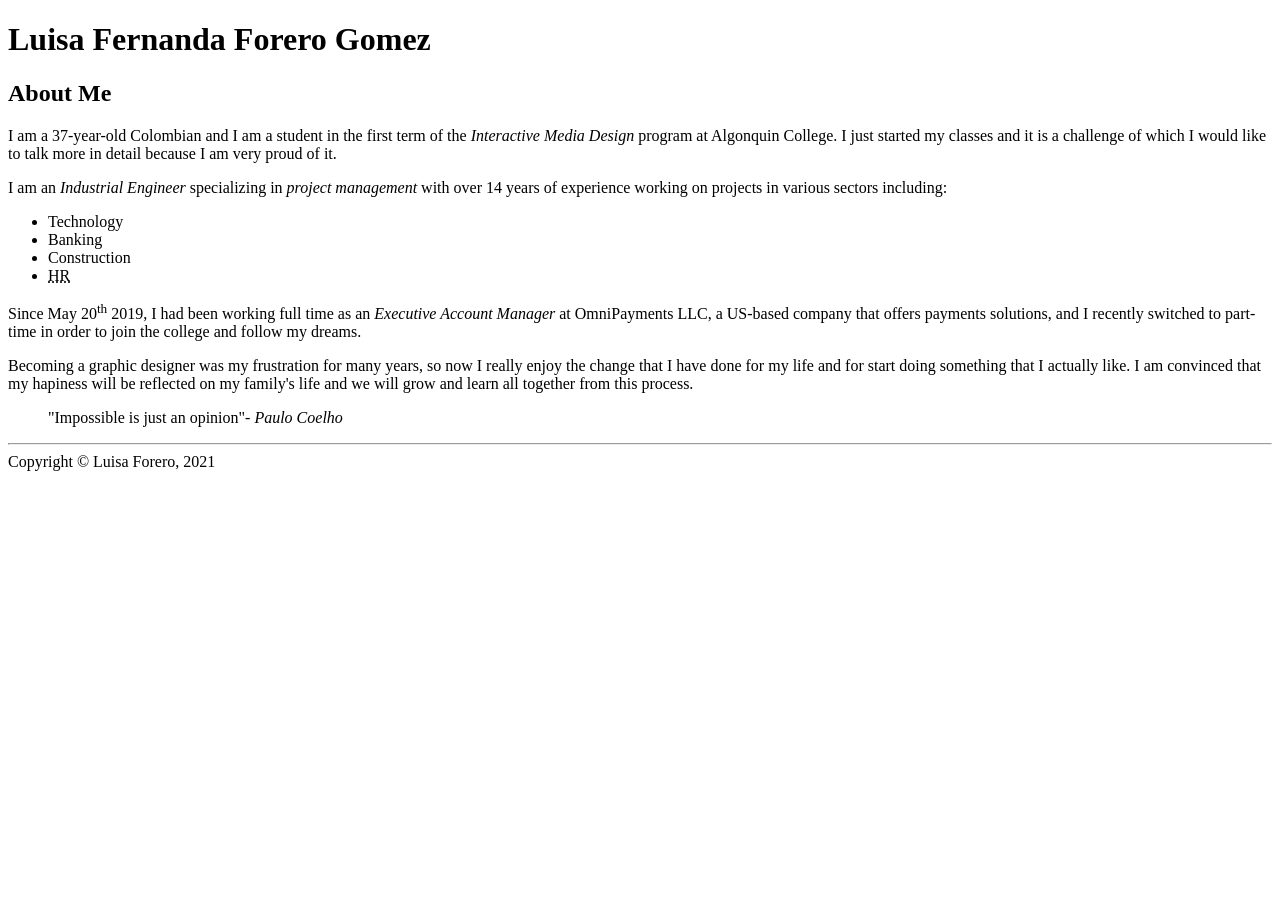
==== html-assignment/index.html @ 33da0d41 "adds HTML doc estructure and content" ====
<!DOCTYPE html>
<html lang="en-US">

<head>
    <meta charset="UTF-8">
    <title>Luisa Forero</title>
</head>

<body>
    <header>
        <h1>Luisa Fernanda Forero Gomez</h1>

    </header>
    <main>
        <article>
            <h2>About Me</h2>
            <p>
                I am a 37-year-old Colombian and I am a student in the first term of the <em>Interactive Media Design</em> program at Algonquin College. I just started my classes and it is a challenge of which I would like to talk more in detail because I am very proud of it. 
            </p>
            <p>
                I am an <em>Industrial Engineer</em> specializing in <em>project management</em> with over 14 years of experience working on projects in various sectors including: 
            </p>
            <ul>
                <li>Technology</li>
                <li>Banking</li>
                <li>Construction</li>
                <li> <abbr title="Human Resources">HR</abbr></li>
            </ul>
            <p>
                Since May 20<sup>th</sup> 2019, I had been working full time as an <em>Executive Account Manager</em> at OmniPayments LLC, a US-based company that offers payments solutions, and I recently switched to part-time in order to join the college and follow my dreams.  
            </p>
            <p>
                Becoming a graphic designer was my frustration for many years, so now I really enjoy the change that I have done for my life and for start doing something that I actually like. I am convinced that my hapiness will be reflected on my family's life and we will grow and learn all together from this process.
            </p>
            <blockquote>
                "Impossible is just an opinion"<cite>- Paulo Coelho</cite>
            </blockquote>
            <hr>
        </article>
    </main>
    <footer>
        Copyright &copy; Luisa Forero, 2021
    </footer>
</body>
</html>
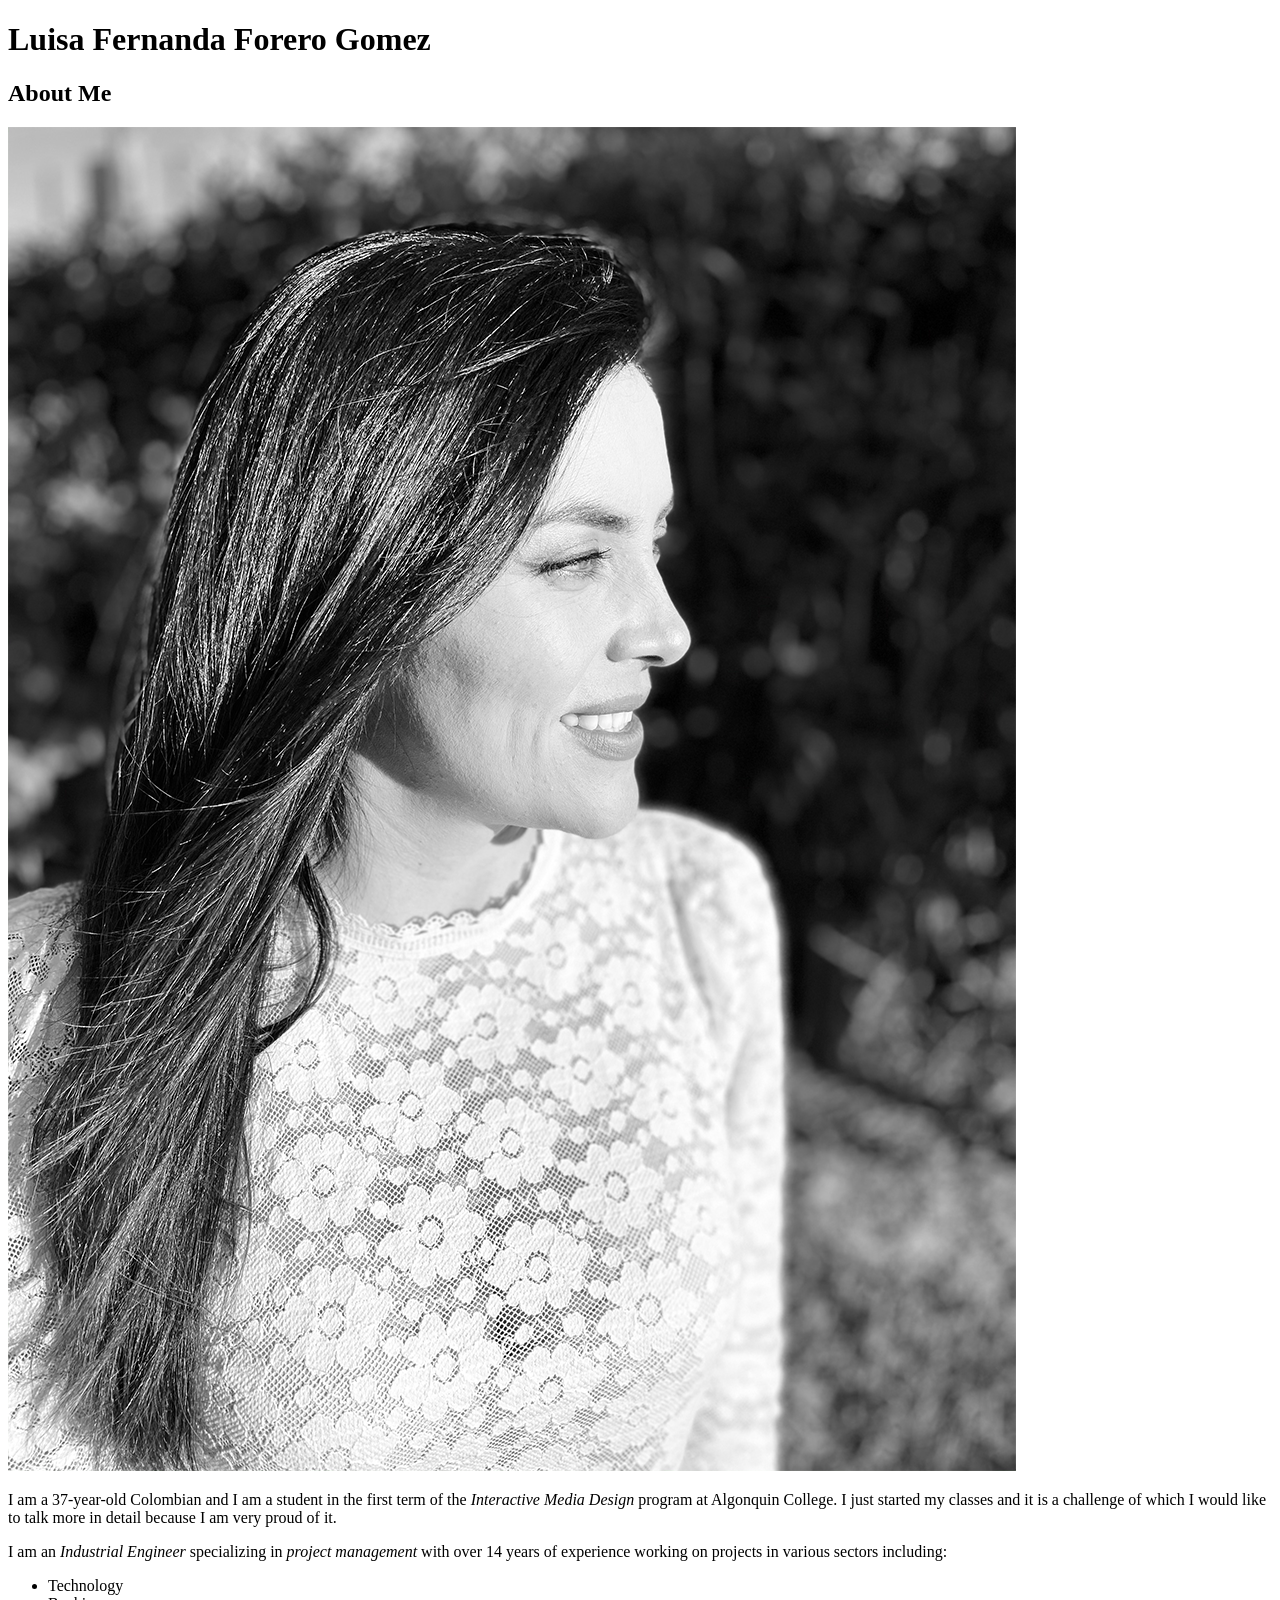
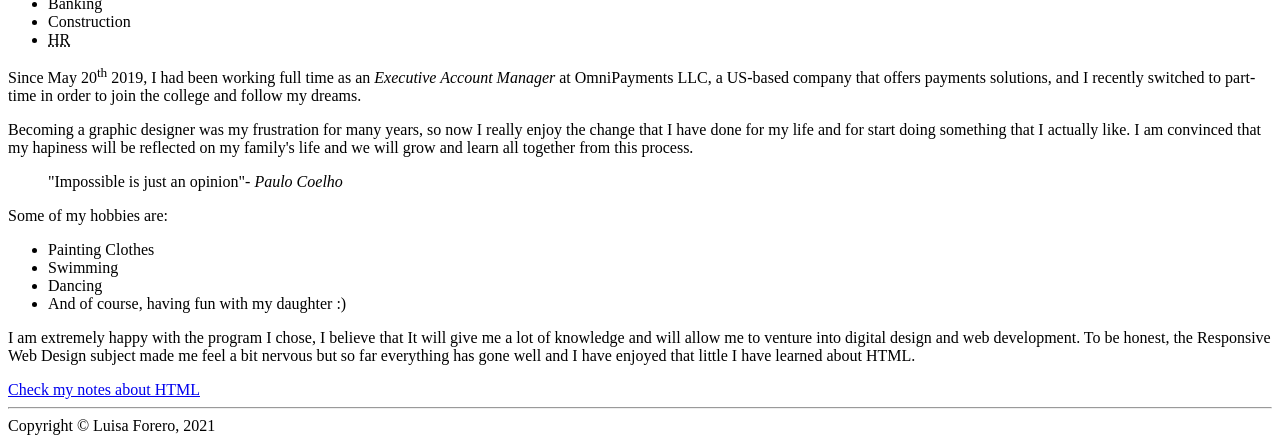
==== commit bc45319d: "Adds image, links and lists" ====
--- a/html-assignment/index.html
+++ b/html-assignment/index.html
@@ -14,6 +14,7 @@
     <main>
         <article>
             <h2>About Me</h2>
+            <img src="./images/Luisa1.png" alt="image of Luisa Forero">
             <p>
                 I am a 37-year-old Colombian and I am a student in the first term of the <em>Interactive Media Design</em> program at Algonquin College. I just started my classes and it is a challenge of which I would like to talk more in detail because I am very proud of it. 
             </p>
@@ -30,11 +31,24 @@
                 Since May 20<sup>th</sup> 2019, I had been working full time as an <em>Executive Account Manager</em> at OmniPayments LLC, a US-based company that offers payments solutions, and I recently switched to part-time in order to join the college and follow my dreams.  
             </p>
             <p>
-                Becoming a graphic designer was my frustration for many years, so now I really enjoy the change that I have done for my life and for start doing something that I actually like. I am convinced that my hapiness will be reflected on my family's life and we will grow and learn all together from this process.
+                Becoming a graphic designer was my frustration for many years, so now I really enjoy the change that I have done for my life and for start doing something that I actually like. I am convinced that my hapiness will be reflected on my family's life and we will grow and learn all together from this process.   
             </p>
             <blockquote>
                 "Impossible is just an opinion"<cite>- Paulo Coelho</cite>
             </blockquote>
+            <p>
+                Some of my hobbies are:
+            </p>
+            <ul>
+                <li>Painting Clothes</li>
+                <li>Swimming</li>
+                <li>Dancing</li>
+                <li>And of course, having fun with my daughter &#58&#41</li>
+            </ul>
+            <p>
+                I am extremely happy with the program I chose, I believe that It will give me a lot of knowledge and will allow me to venture into digital design and web development. To be honest, the Responsive Web Design subject made me feel a bit nervous but so far everything has gone well and I have enjoyed that little I have learned about HTML.  
+            </p>
+            <a href="notes.html">Check my notes about HTML</a>
             <hr>
         </article>
     </main>
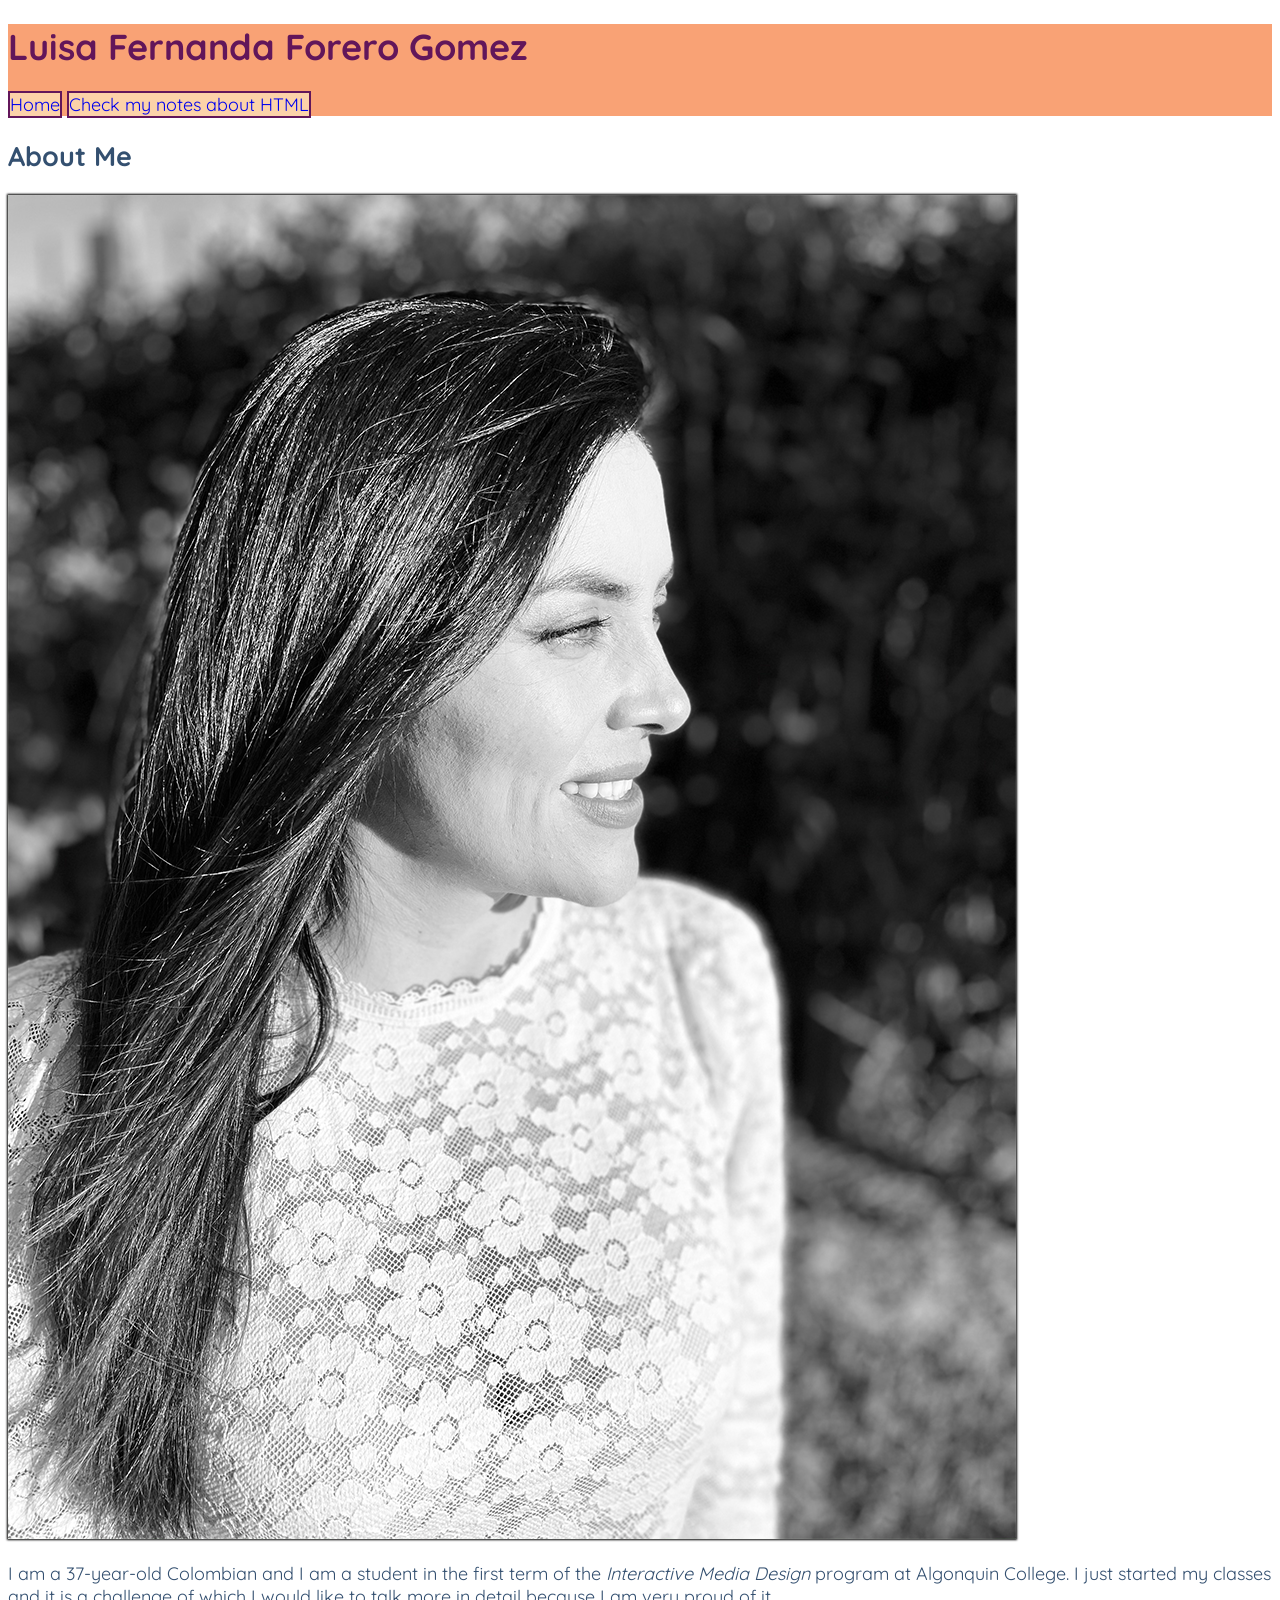
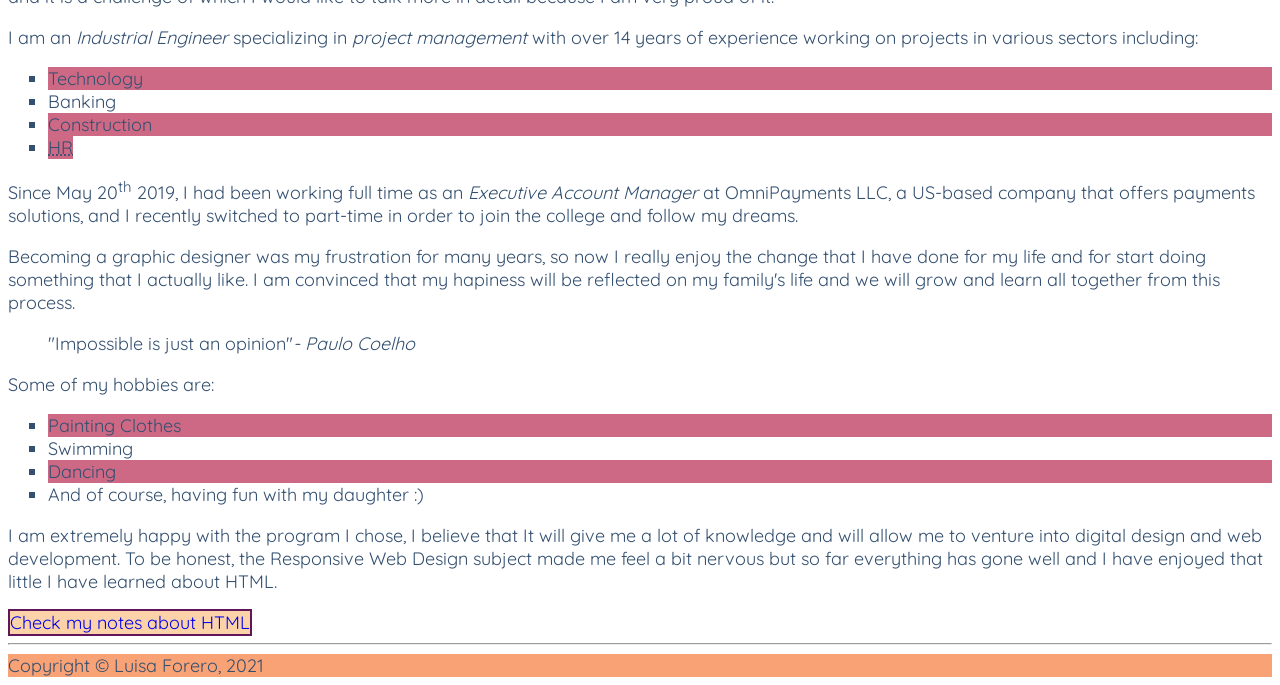
==== commit 24cb0f8f: "Adds CSS Colors and Style" ====
--- a/html-assignment/index.html
+++ b/html-assignment/index.html
@@ -4,17 +4,24 @@
 <head>
     <meta charset="UTF-8">
     <title>Luisa Forero</title>
+    <link rel="stylesheet" href="css/main.css">
+    <link rel="preconnect" href="https://fonts.gstatic.com">
+    <link href="https://fonts.googleapis.com/css2?family=Quicksand:wght@300&display=swap" rel="stylesheet">
 </head>
-
 <body>
     <header>
-        <h1>Luisa Fernanda Forero Gomez</h1>
-
+        <h1 class="site-tittle">
+            Luisa Fernanda Forero Gomez
+        </h1>
+        <nav>
+            <a href="index.html" class="current">Home</a>
+            <a href="notes.html" class="notes-link">Check my notes about HTML</a>
+        </nav>
     </header>
     <main>
         <article>
             <h2>About Me</h2>
-            <img src="./images/Luisa1.png" alt="image of Luisa Forero">
+            <img src="./images/Luisa1.png" alt="image of Luisa Forero" id="my-image">
             <p>
                 I am a 37-year-old Colombian and I am a student in the first term of the <em>Interactive Media Design</em> program at Algonquin College. I just started my classes and it is a challenge of which I would like to talk more in detail because I am very proud of it. 
             </p>
@@ -43,12 +50,12 @@
                 <li>Painting Clothes</li>
                 <li>Swimming</li>
                 <li>Dancing</li>
-                <li>And of course, having fun with my daughter &#58&#41</li>
+                <li>And of course, having fun with my daughter &#58;&#41;</li>
             </ul>
             <p>
                 I am extremely happy with the program I chose, I believe that It will give me a lot of knowledge and will allow me to venture into digital design and web development. To be honest, the Responsive Web Design subject made me feel a bit nervous but so far everything has gone well and I have enjoyed that little I have learned about HTML.  
             </p>
-            <a href="notes.html">Check my notes about HTML</a>
+            <a href="notes.html" class="notes-link">Check my notes about HTML</a>
             <hr>
         </article>
     </main>
--- a/html-assignment/css/main.css
+++ b/html-assignment/css/main.css
@@ -0,0 +1,40 @@
+body {
+    font-family: 'Raleway', 'Quicksand', -apple-system, BlinkMacSystemFont, 'Segoe UI', Roboto, Oxygen, Ubuntu, Cantarell, 'Open Sans', 'Helvetica Neue', sans-serif;
+    font-size: 18px; 
+    color: #345070;
+}
+
+header,
+footer {
+    background-color: #F9A275;
+}
+
+.site-tittle {
+    color: #62165A;
+}
+
+#my-image {
+    box-shadow: 0 0 2px 1px black;
+}
+
+article ul {
+    list-style: square;
+}
+article ul :nth-child(odd){
+    background-color: #CE6985;
+}
+.notes-link,
+.current {
+    text-decoration: none;
+    background-color: #FCD2A9;
+    border: 2px solid #62165A;
+}
+
+nav :hover,
+nav :focus {
+    background-color: #D7114C;
+}
+
+nav :active {
+    box-shadow: 0 0 4px 2px black;
+}
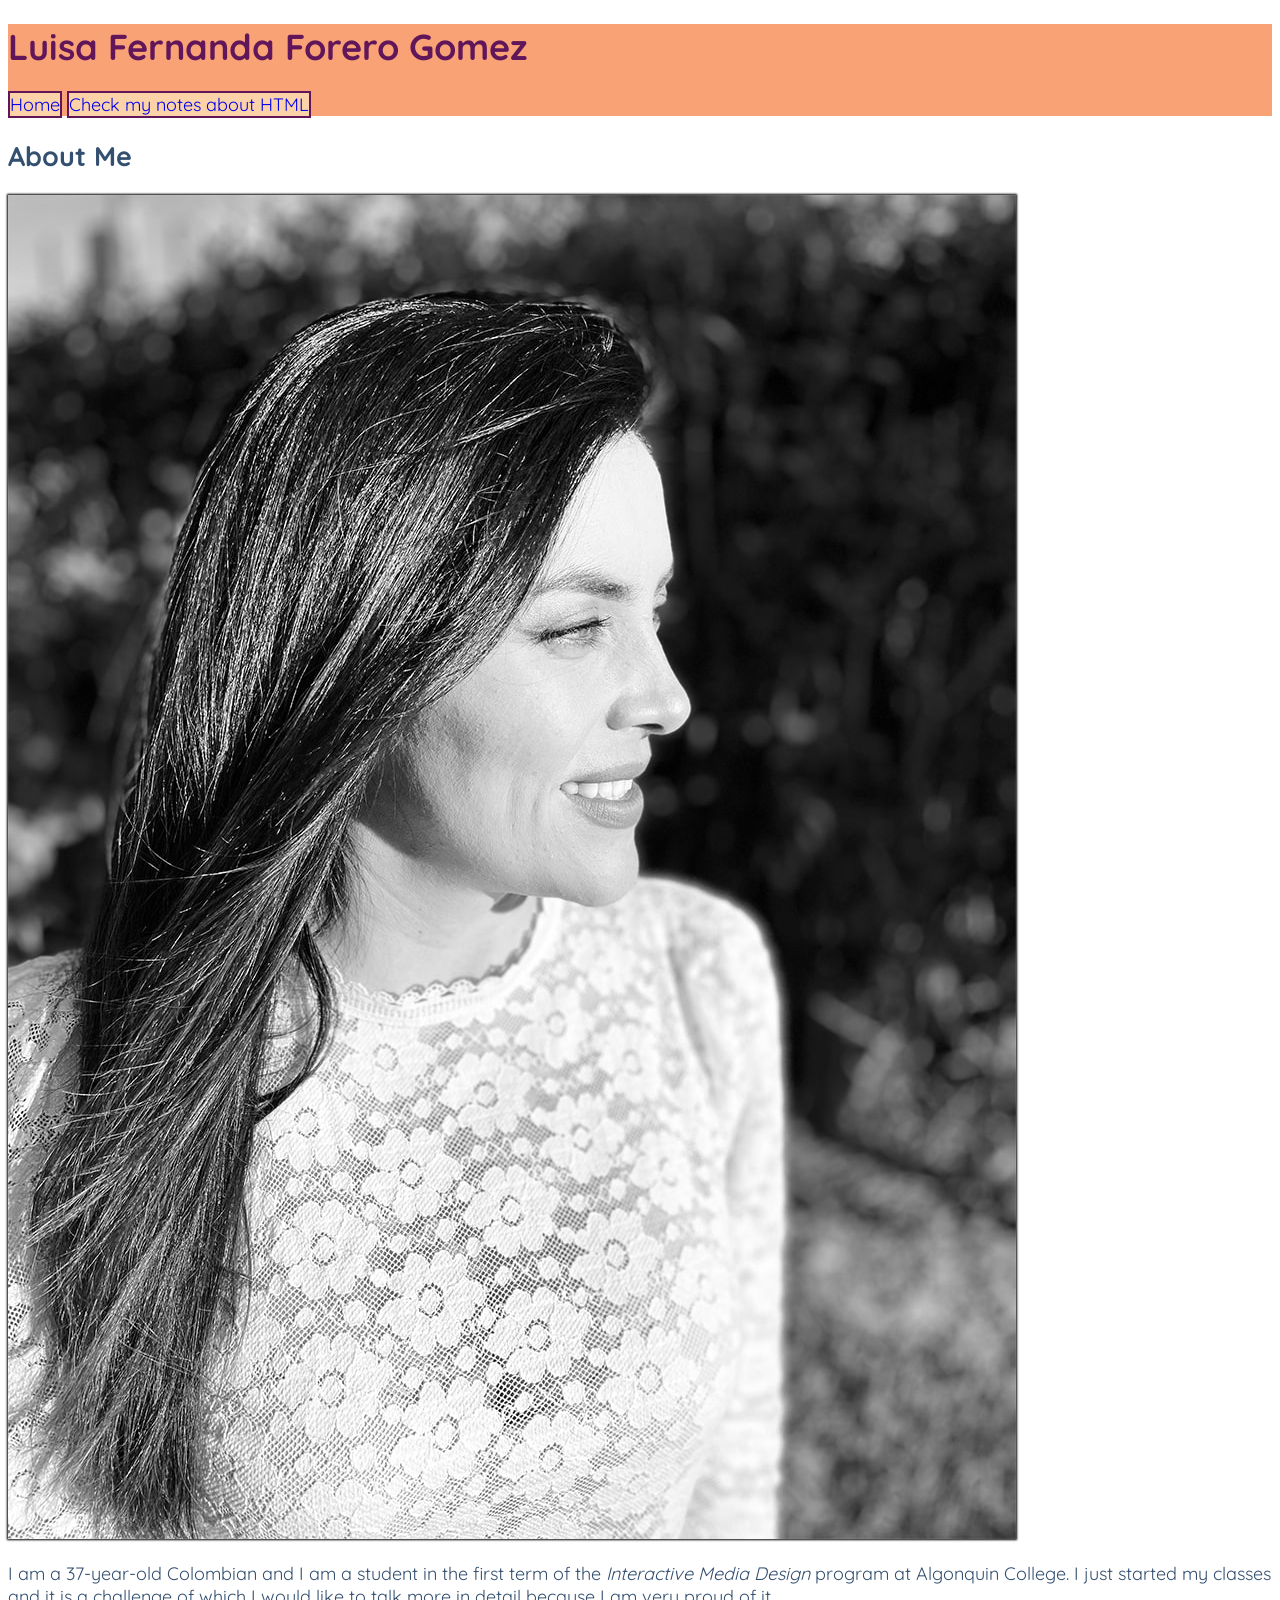
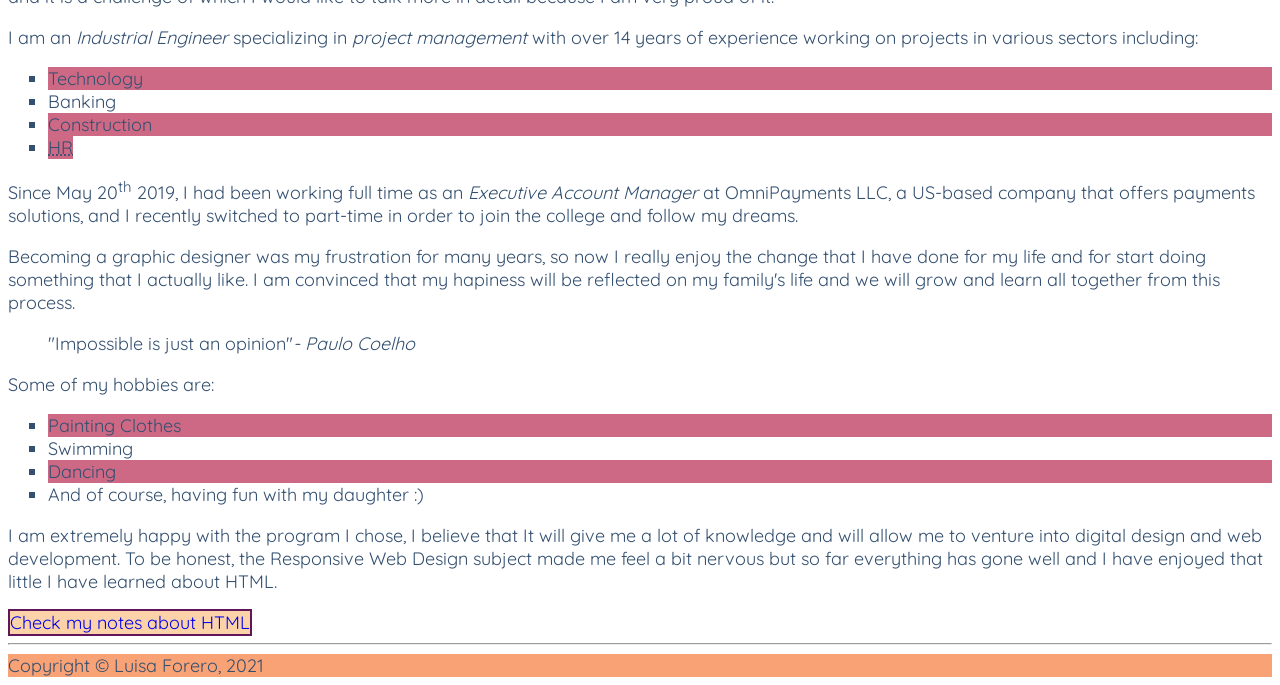
==== commit 7c106353: "Corrects Image format" ====
--- a/html-assignment/index.html
+++ b/html-assignment/index.html
@@ -21,7 +21,7 @@
     <main>
         <article>
             <h2>About Me</h2>
-            <img src="./images/Luisa1.png" alt="image of Luisa Forero" id="my-image">
+            <img src="./images/Luisa.jpg" alt="image of Luisa Forero" id="my-image">
             <p>
                 I am a 37-year-old Colombian and I am a student in the first term of the <em>Interactive Media Design</em> program at Algonquin College. I just started my classes and it is a challenge of which I would like to talk more in detail because I am very proud of it. 
             </p>
